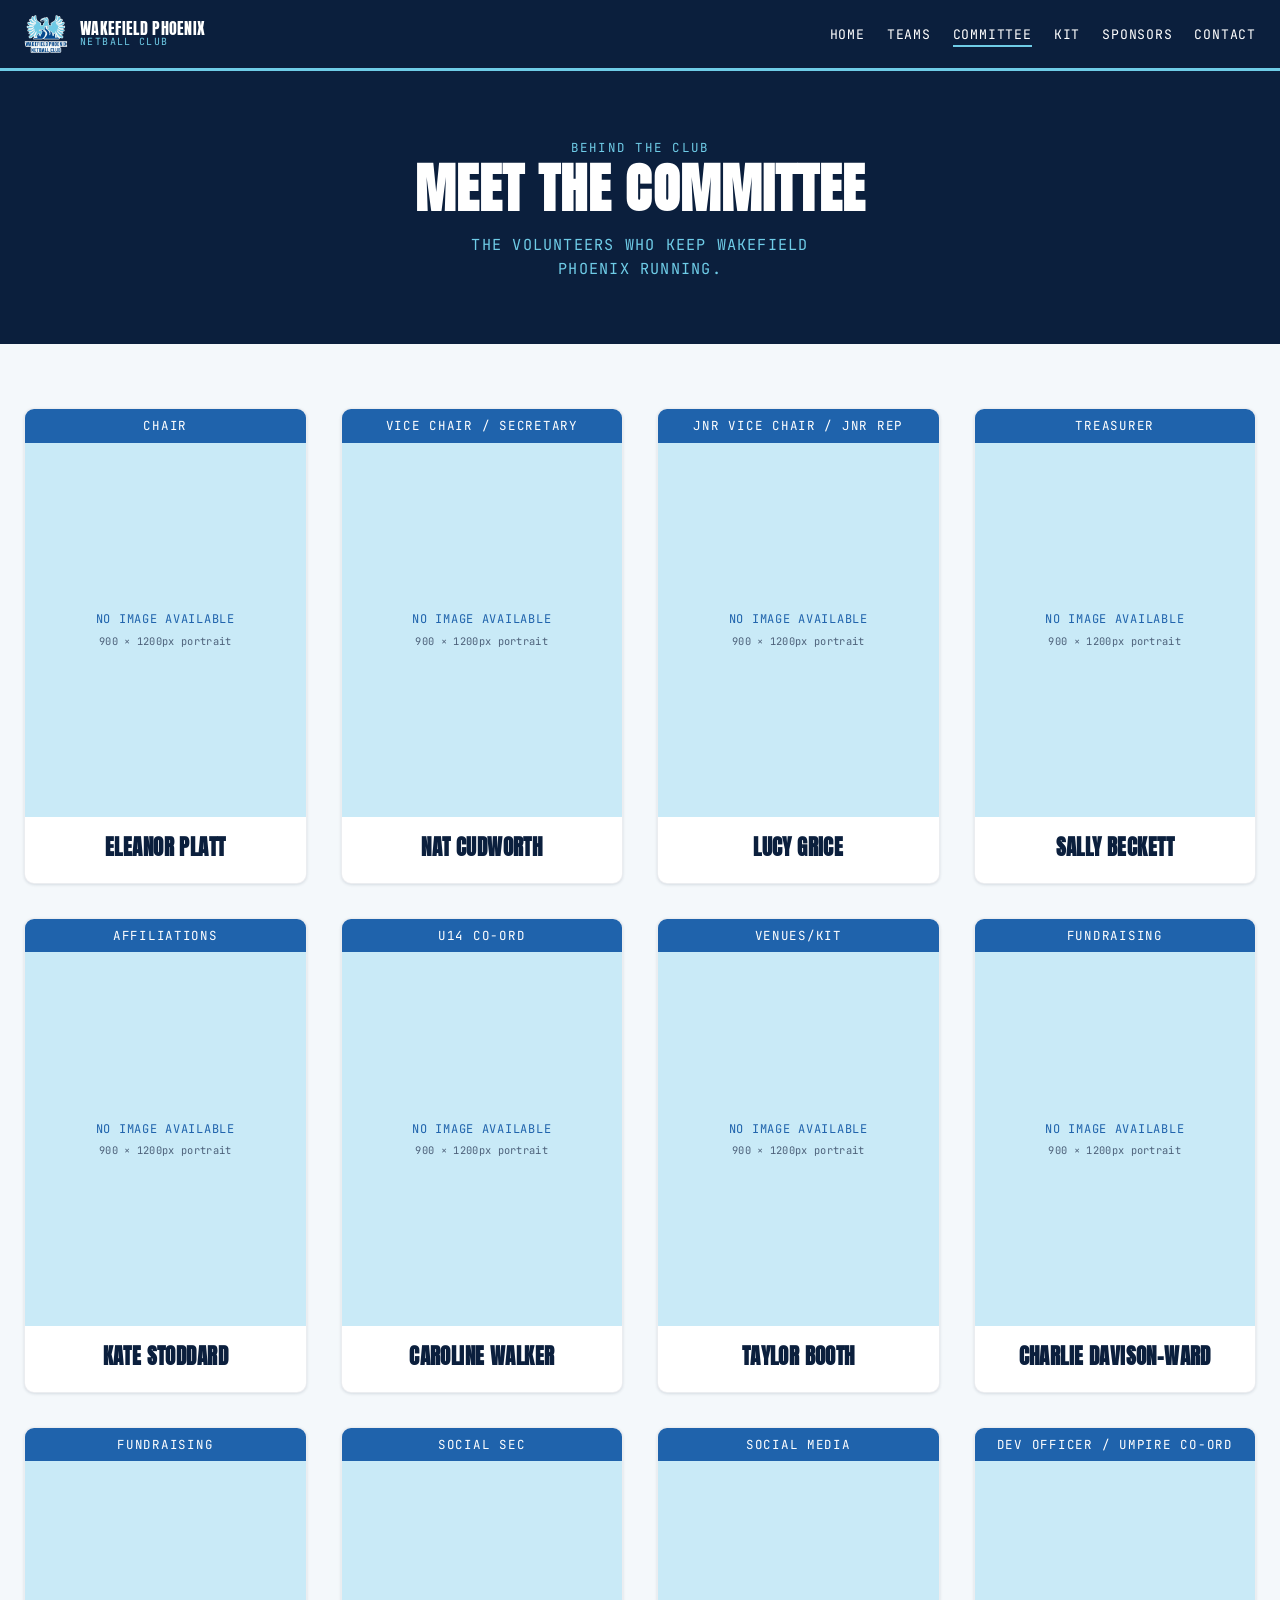
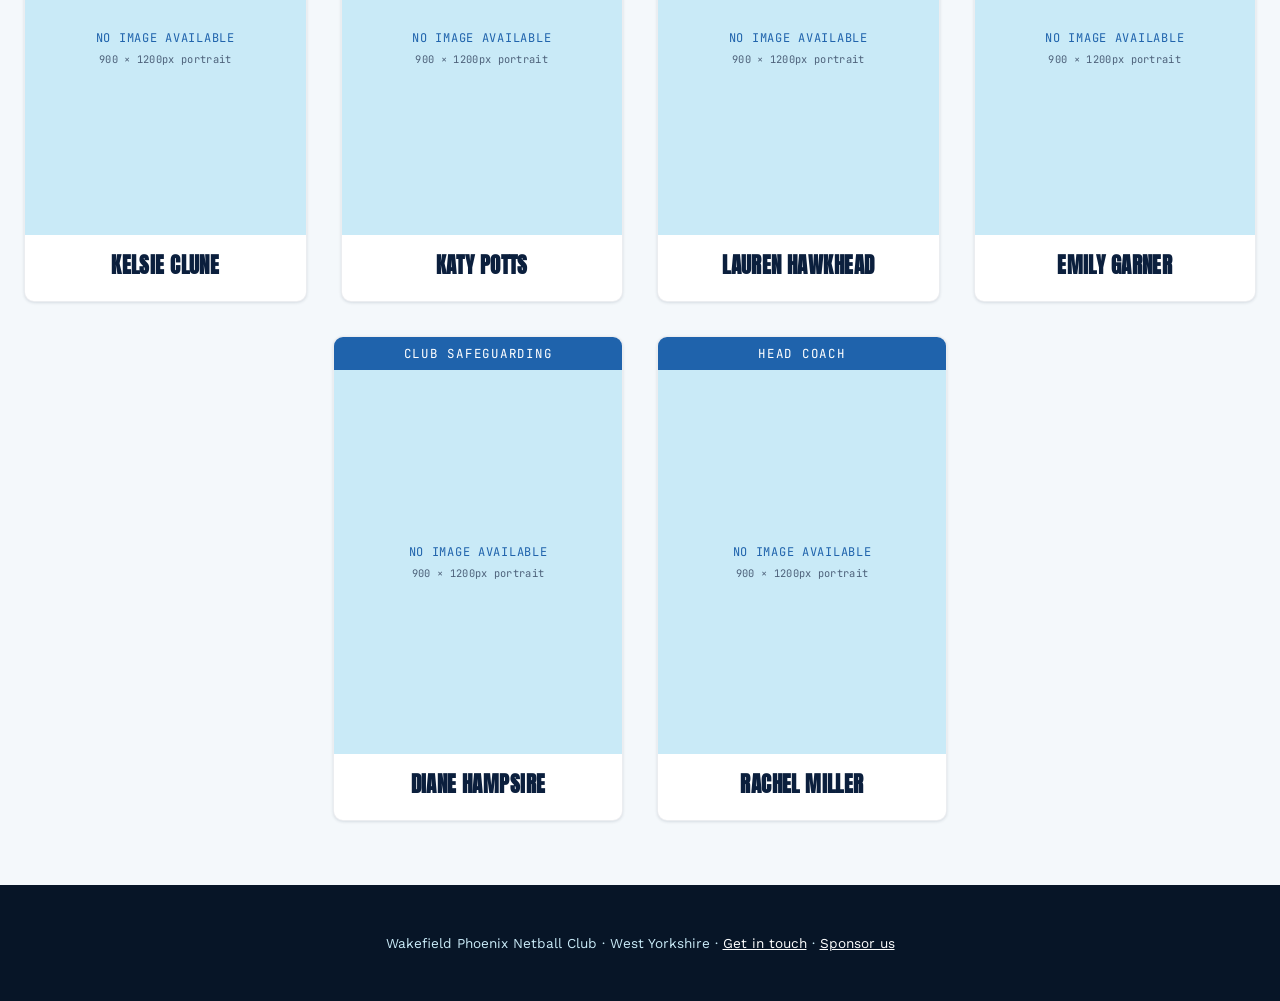
==== committee.html @ 2adfd70c "Wakefield Phoenix NC website" ====
<!DOCTYPE html>
<html lang="en-GB">
<head>
<meta charset="UTF-8">
<meta name="viewport" content="width=device-width, initial-scale=1.0">
<meta name="theme-color" content="#0B1F3D">
<title>Meet the Committee — Wakefield Phoenix Netball Club</title>
<meta name="description" content="Meet the committee behind Wakefield Phoenix Netball Club.">
<link rel="icon" href="/images/logo.png" id="favicon">
<link rel="preconnect" href="https://fonts.googleapis.com">
<link href="https://fonts.googleapis.com/css2?family=Anton&family=Work+Sans:wght@400;500;600&family=JetBrains+Mono:wght@400;500&display=swap" rel="stylesheet">
<link rel="stylesheet" href="/css/theme.css?v=13">
<link rel="stylesheet" href="/css/style.css?v=43">
</head>
<body>

<header class="site-header">
  <div class="wrap">
    <a class="brand" href="/index.html">
      <img src="/images/logo.png" alt="Wakefield Phoenix Netball Club crest" class="js-logo">
      <span class="brand-text">Wakefield Phoenix<span>Netball Club</span></span>
    </a>
    <nav class="main-nav" aria-label="Main">
      <button class="nav-toggle" id="nav-toggle" aria-expanded="false" aria-controls="main-nav-list" aria-label="Menu">
        <span></span><span></span><span></span>
      </button>
      <ul id="main-nav-list">
        <li><a href="/index.html">Home</a></li>
        <li><a href="/teams.html">Teams</a></li>
        <li><a href="/committee.html" aria-current="page">Committee</a></li>
        <li><a href="/kit.html">Kit</a></li>
        <li><a href="/sponsors.html">Sponsors</a></li>
        <li><a href="/contact.html">Contact</a></li>
      </ul>
    </nav>
  </div>
</header>

<section class="hero">
  <div class="wrap">
    <span class="eyebrow" style="color: var(--ice);" id="committee-eyebrow">Behind the club</span>
    <h1>Meet the Committee</h1>
    <p class="tagline" id="committee-tagline">The volunteers who keep Wakefield Phoenix running.</p>
  </div>
</section>


<section class="page-section">
  <div class="wrap">
    <div id="committee-grid" class="card-grid portrait-grid">
      <p class="loading-note">Loading committee…</p>
    </div>
  </div>
</section>

<footer class="site-footer">
  <div class="wrap">
    <div id="sponsor-strip" class="sponsor-strip" hidden></div>
    <p>Wakefield Phoenix Netball Club &middot; West Yorkshire &middot; <a href="/contact.html">Get in touch</a> &middot; <a href="/sponsors.html">Sponsor us</a></p>
  </div>
</footer>

<script src="/js/main.js?v=29"></script>
<button id="back-to-top" class="back-to-top" aria-label="Back to top">&uarr;</button>

</body>
</html>
---- css/theme.css ----
/* ============================================================
   Wakefield Phoenix Netball Club — brand theme
   ============================================================
   Change the four colours below to re-theme the whole site.
   Nothing else in the project needs to change — style.css
   references these by name everywhere.

   primary   = dominant brand colour (header, hero, footer)
   secondary = light accent (wings, taglines, borders)
   tertiary  = mid-tone used for buttons, links, tags
   accent    = highlight colour for hover/emphasis states
               (currently the same as tertiary — give it its
               own value here if you ever want them to differ)
   ============================================================ */

/* If primary changes, also change the theme-color meta tag near the top
   of each HTML page (it colours the phone's browser bar), which can't
   read this file. */
:root {
  --color-primary:   #0B1F3D;
  --color-secondary: #6FCCE7;
  --color-tertiary:  #1F63AC;
  --color-accent:    #1F63AC;

  /* Derived shades — a darker tint of primary and a lighter
     tint of secondary, used in a few specific spots. Only
     change these if you want those specific spots to look
     different from a simple lighten/darken of the colours above. */
  --color-primary-deep:   #071527;
  --color-secondary-soft: #C9EAF7;
}
---- css/style.css ----
/* =========================================================
   Wakefield Phoenix Netball Club — stylesheet
   Palette pulled from the club crest.
   ========================================================= */

:root {
  --navy: var(--color-primary);
  --navy-deep: var(--color-primary-deep);
  --ice: var(--color-secondary);
  --ice-soft: var(--color-secondary-soft);
  --cobalt: var(--color-tertiary);
  --paper: #F4F8FB;
  --white: #FFFFFF;
  --ink: #10233F;
  --ink-soft: #4C6079;

  --font-display: 'Anton', sans-serif;
  --font-body: 'Work Sans', sans-serif;
  --font-mono: 'JetBrains Mono', monospace;

  --radius: 10px;
  --max-width: 1280px;

  /* Starts quickly and settles gently, so movement feels soft rather than
     mechanical. Used by every hover, press and reveal on the site. */
  --ease-out: cubic-bezier(0.22, 1, 0.36, 1);
}

* { box-sizing: border-box; }

/* Navy behind the page itself, which only shows where the page doesn't
   cover: when a phone is pulled past the top or bottom of the page (it now
   matches the header and footer instead of flashing pale), and for any
   blank moment between pages. Each page's theme-color meta tag paints the
   phone's browser bar the same navy. */
html { scroll-behavior: smooth; background: var(--navy); }

/* The delay reset matters for the staggered hero: without it, a delayed item
   would sit invisible for a moment and then pop in, which is worse than
   just appearing. */
@media (prefers-reduced-motion: reduce) {
  html { scroll-behavior: auto; }
  * { animation-duration: 0.001ms !important; animation-delay: 0s !important; transition-duration: 0.001ms !important; }
}

body {
  margin: 0;
  font-family: var(--font-body);
  color: var(--ink);
  background: var(--paper);
  line-height: 1.55;
  display: flex;
  flex-direction: column;
  min-height: 100vh;
}

img { max-width: 100%; display: block; }

/* The hidden attribute always wins. Without this, any rule that sets display
   (like display: flex on .team-sponsors) quietly overrides it, and something
   the script hid, such as an empty "Team sponsors" heading, stays on screen. */
[hidden] { display: none !important; }

a { color: var(--cobalt); }

.wrap {
  max-width: var(--max-width);
  margin: 0 auto;
  padding: 0 24px;
}

h1, h2, h3 {
  font-family: var(--font-display);
  text-transform: uppercase;
  letter-spacing: 0.02em;
  color: var(--navy);
  line-height: 1.05;
  margin: 0 0 0.5em;
}

.eyebrow {
  font-family: var(--font-mono);
  font-size: 0.78rem;
  letter-spacing: 0.18em;
  text-transform: uppercase;
  color: var(--cobalt);
}

a:focus-visible,
button:focus-visible,
input:focus-visible,
textarea:focus-visible {
  outline: 3px solid var(--cobalt);
  outline-offset: 2px;
}

/* ---------- Site header ---------- */

.site-header {
  background: var(--navy);
  color: var(--white);
  position: sticky;
  top: 0;
  z-index: 20;
  border-bottom: 3px solid var(--ice);
}

.site-header .wrap {
  display: flex;
  align-items: center;
  justify-content: space-between;
  gap: 16px;
  padding-top: 12px;
  padding-bottom: 12px;
  position: relative;
}

.brand {
  display: flex;
  align-items: center;
  gap: 12px;
  text-decoration: none;
  color: var(--white);
}

.brand img {
  height: 44px;
  width: 44px;
  object-fit: contain;
}

.brand-text {
  font-family: var(--font-display);
  text-transform: uppercase;
  letter-spacing: 0.02em;
  font-size: 1rem;
  line-height: 1.1;
}

.brand-text span {
  display: block;
  font-family: var(--font-mono);
  font-size: 0.62rem;
  letter-spacing: 0.14em;
  color: var(--ice);
  text-transform: uppercase;
}

nav.main-nav ul {
  list-style: none;
  display: flex;
  gap: 22px;
  margin: 0;
  padding: 0;
  flex-wrap: wrap;
}

nav.main-nav a {
  color: var(--white);
  text-decoration: none;
  font-family: var(--font-mono);
  font-size: 0.82rem;
  letter-spacing: 0.06em;
  text-transform: uppercase;
  border-bottom: 2px solid transparent;
  padding-bottom: 2px;
}

nav.main-nav a:hover,
nav.main-nav a[aria-current="page"] {
  border-bottom-color: var(--ice);
}

/* Hamburger toggle — hidden on desktop, shown only under the breakpoint
   below where the nav links no longer comfortably fit next to the logo. */
.nav-toggle {
  display: none;
  flex-direction: column;
  justify-content: center;
  gap: 5px;
  width: 34px;
  height: 34px;
  padding: 0;
  border: none;
  background: transparent;
  cursor: pointer;
}

.nav-toggle span {
  display: block;
  height: 2px;
  width: 100%;
  background: var(--white);
  border-radius: 2px;
}

@media (max-width: 720px) {
  .nav-toggle { display: flex; }

  nav.main-nav ul {
    display: none;
    flex-direction: column;
    gap: 0;
    position: absolute;
    top: 100%;
    left: 0;
    right: 0;
    background: var(--navy);
    border-bottom: 3px solid var(--ice);
    padding: 4px 24px 12px;
  }

  nav.main-nav.open ul {
    display: flex;
  }

  nav.main-nav li {
    border-top: 1px solid rgba(255, 255, 255, 0.14);
  }

  nav.main-nav a {
    display: block;
    padding: 14px 2px;
  }
}

/* ---------- Hero ---------- */

.hero {
  background: var(--navy);
  color: var(--white);
  text-align: center;
  padding: 64px 24px;
}

.hero h1 {
  color: var(--white);
  font-size: clamp(2.1rem, 5vw, 3.4rem);
  margin-bottom: 0.3em;
}

.hero p.tagline {
  font-family: var(--font-mono);
  color: var(--ice);
  letter-spacing: 0.08em;
  text-transform: uppercase;
  font-size: 0.95rem;
  max-width: 44ch;
  margin: 0 auto;
}

.hero-actions {
  display: flex;
  gap: 14px;
  justify-content: center;
  flex-wrap: wrap;
}

/* This 36px used to live on p.tagline's own margin-bottom, which meant it
   applied on every hero even when there's no button row underneath — leaving
   36px of dead space before the hero's bottom padding on pages like Kit and
   Committee. Moving it here (scoped to the hero specifically, since
   .hero-actions is also reused for the homepage's Instagram/Facebook row
   outside the hero) means it only appears where there's actually something
   below the tagline to space out from. */
.hero .hero-actions {
  margin-top: 36px;
}

/* ---------- Homepage hero (the club's banner artwork) ----------
   Built from the social media designer's layered banner (6000 x 1875, the
   same 16:5 shape as 1920 x 600). The background art sits behind the whole
   hero; the crest + wordmark lockup is one image inside the h1 (its alt text
   is the club name, so the heading still reads correctly for Google and
   screen readers); the tagline and buttons stay live HTML, sized and
   coloured the same as every other page's hero, not scaled to match the
   artwork.

   The lockup is sized to match her artwork's own ratio (35.867% of the
   banner's width, its size in her 6000px file) so it looks like her design
   at the resolution she was looking at it in — capped so it doesn't keep
   growing past what looks reasonable on very wide monitors, and with a
   floor so it doesn't disappear on narrow phones once the background
   artwork (and the width scaling with it) drops out below 1200px.

   The background is drawn at 100% of the hero's width, pinned to the bottom
   (the waves bleed off the bottom corners, so the bottom edge must line up).
   aspect-ratio makes the hero at least as tall as that image, so it's never
   cropped. flex + align-items centres the actual content (logo/tagline/
   buttons) in whatever height that leaves — needed because the content's
   height isn't fixed (it reflows with the viewport), so a fixed padding
   number is never reliably centred the way this is.

   These rules sit after the general .hero rules on purpose: same
   specificity, so being later in the file is what lets them win. */
.hero-home {
  --lockup-w: clamp(200px, 35.867vw, 700px);
}

/* Under about 1100px wide there's no longer a clear column between the plus
   patterns and the centred text, so they'd run into the tagline (1200 keeps
   a comfortable gap). Smaller screens get the plain navy hero instead, and
   since the image is only referenced inside this query, they never download
   it either. */
@media (min-width: 1200px) {
  .hero-home {
    background: var(--navy) url('/images/hero-bg.png') center bottom / 100% auto no-repeat;
    aspect-ratio: 16 / 5;
    display: flex;
    align-items: center;
    justify-content: center;
  }
}

.hero-home h1 {
  margin: 0 0 24px;
  line-height: 0;
}

.hero-home h1 img {
  width: var(--lockup-w);
  height: auto;
  margin: 0 auto;
}

/* Only the two-line break is custom (a \n in config/site-content.json,
   rendered by pre-line) — colour, size and spacing all inherit the same
   .hero p.tagline rule every other page uses. */
.hero-home p.tagline {
  white-space: pre-line;
  max-width: none;
}

.btn {
  display: inline-flex;
  align-items: center;
  gap: 8px;
  padding: 12px 22px;
  border-radius: 999px;
  font-family: var(--font-mono);
  font-size: 0.82rem;
  letter-spacing: 0.06em;
  text-transform: uppercase;
  text-decoration: none;
  border: 2px solid var(--ice);
  color: var(--white);
  background: transparent;
  transition: background 0.2s var(--ease-out), color 0.2s var(--ease-out), border-color 0.2s var(--ease-out), transform 0.15s var(--ease-out);
  cursor: pointer;
}

.btn:hover { background: var(--ice); color: var(--navy-deep); }

/* A slight press-in while a button is held down, so a tap or click feels
   like it registered. */
.btn:active,
.tab-btn:active { transform: scale(0.96); }

.btn.solid {
  background: var(--ice);
  color: var(--navy-deep);
}

.btn.solid:hover {
  background: var(--white);
}

/* .btn's base colours (white text, ice border) are made for sitting on a navy
   background, like the hero. This variant is for the same pill button used
   on ordinary paper-coloured page content instead. */
.btn.outline {
  border-color: var(--cobalt);
  color: var(--cobalt);
}

.btn.outline:hover {
  background: var(--cobalt);
  color: var(--white);
}

/* ---------- Sections ---------- */

section.page-section {
  padding: 64px 0;
}

section.page-section.alt {
  background: var(--white);
}

.section-head {
  text-align: center;
  max-width: 60ch;
  margin: 0 auto 40px;
}

.section-head h2 { font-size: clamp(1.6rem, 4vw, 2.2rem); }

.section-head p { color: var(--ink-soft); }

.about-photo {
  margin: 0 auto 24px;
  max-width: 420px;
  border-radius: var(--radius);
  overflow: hidden;
}

.about-photo img { width: 100%; display: block; }

.bib-body .card-link {
  display: table;
  margin: 14px auto 0;
  padding: 9px 16px;
  font-size: 0.72rem;
  border-color: var(--cobalt);
  color: var(--cobalt);
  background: transparent;
}

.bib-body .card-link:hover { background: var(--cobalt); color: var(--white); }

/* ---------- Bib badge (signature card component) ---------- */

.card-grid {
  display: grid;
  grid-template-columns: repeat(auto-fit, minmax(230px, 1fr));
  gap: 28px;
  opacity: 1;
  transition: opacity 0.15s ease;
}

/* Senior team cards: two per row, wide enough for a real landscape team photo
   (a group shot, not a headshot) rather than the squarer crop other cards use. */
/* min(460px, 100%) rather than a bare 460px: on a phone narrower than that,
   a hard 460px minimum forces the whole grid wider than the screen instead
   of shrinking — this caps the minimum at "100% of the available width"
   once the screen itself is the smaller of the two, so it shrinks to fit
   instead of overflowing. Desktop keeps the original 2-per-row behaviour
   since 460px stays smaller than 100% there. */
#teams-grid { grid-template-columns: repeat(auto-fit, minmax(min(460px, 100%), 1fr)); }

#teams-grid .bib-photo { aspect-ratio: 16 / 9; }

#teams-grid .bib-body { text-align: center; }

/* Portrait card grids (committee, and team player rosters) use flexbox rather
   than the grid above — with a roster whose size varies a lot (and isn't a
   multiple of any fixed column count), Grid's auto-fit can't centre a leftover
   last row: the empty column tracks it leaves behind just sit there, left-
   aligned. Flexbox with justify-content:center handles that natively, full
   rows and partial ones alike. */
.portrait-grid {
  display: flex;
  flex-wrap: wrap;
  justify-content: center;
  gap: 34px;
}

.portrait-grid .bib-photo { aspect-ratio: 3 / 4; }

/* Kit photos are flat garment renders, landscape like the team photos rather
   than portrait headshots — override the portrait-grid default just for them. */
#kit-grid .bib-photo { aspect-ratio: 5 / 3; }
#kit-grid.portrait-grid .bib-card { flex-basis: 340px; max-width: 400px; }

.portrait-grid .bib-card {
  flex: 1 1 250px;
  max-width: 290px;
}

.bib-card {
  background: var(--white);
  border-radius: var(--radius);
  overflow: hidden;
  box-shadow: 0 1px 3px rgba(11, 31, 61, 0.12);
  border: 1px solid rgba(11, 31, 61, 0.08);
  position: relative;
  transition: transform 0.3s var(--ease-out), box-shadow 0.3s var(--ease-out);
}

/* Subtle lift on hover — polish, not a "this is clickable" signal, so it's
   kept light and applies to every card (team, committee, player) alike. */
.bib-card:hover {
  transform: translateY(-4px);
  box-shadow: 0 10px 20px rgba(11, 31, 61, 0.16);
}

/* A card carrying a Captain/Vice-Captain badge needs its corner clip turned
   off so the badge can hang over the edge (see .player-badge below) — but
   overflow:hidden is also what keeps .bib-tag's square top corners looking
   rounded to match the card, so that has to be replicated directly on the
   tag once the parent stops clipping for it. */
.bib-card.has-badge {
  overflow: visible;
}

.bib-card.has-badge .bib-tag,
.bib-card.has-badge .bib-photo {
  border-top-left-radius: var(--radius);
  border-top-right-radius: var(--radius);
}

.bib-tag {
  background: var(--cobalt);
  color: var(--white);
  font-family: var(--font-mono);
  font-size: 0.78rem;
  letter-spacing: 0.14em;
  text-transform: uppercase;
  text-align: center;
  padding: 7px 10px;
}

.bib-photo {
  aspect-ratio: 4 / 3;
  background: var(--ice-soft) center/cover no-repeat;
  display: flex;
  align-items: center;
  justify-content: center;
  color: var(--cobalt);
  font-family: var(--font-mono);
  font-size: 0.75rem;
  position: relative;
}

.bib-photo img { width: 100%; height: 100%; object-fit: cover; }

/* Captain / Vice-Captain marker — a patch styled after an actual captain's
   armband: club-blue (not a departure from the site's palette this time —
   the reference photo was itself a blue armband, so cobalt/navy reads truer
   to it than an invented gold/silver did), pinned to the photo's own
   top-right corner so it overlaps down into the picture — a rounded square,
   not a stretched pill, with a bold outlined letter in the site's display
   font (Anton) and faint horizontal ribbing standing in for woven-fabric
   texture. Sits alongside the "(C)"/"(VC)" text on the name, not instead of
   it — hover/focus shows the full word as a tooltip. */
.player-badge {
  position: absolute;
  top: -16px;
  right: -14px;
  width: 46px;
  height: 46px;
  border-radius: 13px;
  display: flex;
  align-items: center;
  justify-content: center;
  font-family: var(--font-display);
  font-size: 1.9rem;
  line-height: 1;
  color: #FFFFFF;
  background-repeat: repeat;
  background-size: 100% 5px;
  box-shadow: 0 2px 6px rgba(7, 21, 39, 0.45), inset 0 0 0 1px rgba(255, 255, 255, 0.25);
  text-shadow: 0 1px 1px rgba(0, 0, 0, 0.3);
  cursor: default;
  z-index: 1;
}

.player-badge.captain {
  background-color: var(--cobalt);
  background-image: repeating-linear-gradient(0deg, rgba(255, 255, 255, 0.16) 0px, rgba(255, 255, 255, 0.16) 1px, transparent 1px, transparent 5px);
  -webkit-text-stroke: 1.4px var(--navy-deep);
}

.player-badge.vice-captain {
  background-color: var(--navy);
  background-image: repeating-linear-gradient(0deg, rgba(255, 255, 255, 0.16) 0px, rgba(255, 255, 255, 0.16) 1px, transparent 1px, transparent 5px);
  -webkit-text-stroke: 1.4px var(--ice);
  /* Same font-size as .captain technically (checked) — "VC" just fills the
     fixed-width box more tightly than a single "C" does, reading as bigger
     even though it isn't. Shrunk slightly anyway, purely for breathing room. */
  font-size: 1.55rem;
}

.bib-photo .no-image {
  display: flex;
  flex-direction: column;
  align-items: center;
  gap: 4px;
  text-align: center;
  padding: 0 12px;
  letter-spacing: 0.06em;
}

.bib-photo .no-image-hint {
  font-size: 0.65rem;
  color: var(--ink-soft);
  letter-spacing: 0.03em;
}

.bib-body {
  padding: 18px 20px 22px;
}

.bib-body h3 {
  font-size: 1.15rem;
  margin-bottom: 0.15em;
}

.bib-body .role {
  font-family: var(--font-mono);
  font-size: 0.75rem;
  letter-spacing: 0.08em;
  text-transform: uppercase;
  color: var(--cobalt);
  display: block;
  margin-bottom: 10px;
}

.bib-body p.bio {
  color: var(--ink-soft);
  font-size: 0.95rem;
  margin: 0;
}

/* Committee cards: name is the only text in the body, bigger and centred
   to match the centred text in the bib-tag above it. */
.bib-card.centered .bib-body {
  text-align: center;
  padding: 20px 16px 24px;
}

.bib-card.centered .bib-body h3 {
  font-size: 1.3rem;
  margin: 0;
}

/* Player cards are centred like committee cards, but (unlike committee) also
   show a position tag and bio — restore breathing room the name's margin:0
   above removes, since committee names never have anything following them. */
.bib-card.centered .bib-body p.bio {
  margin-top: 8px;
}

/* Kit cards: the price is the whole point of the card, so it's pulled out of
   the small uppercase "role" tag styling (normally a team's division) and
   given its own pill-chip treatment — reads as a price tag rather than
   competing with the item name above it for the same bold/heading look. */
#kit-grid .bib-body .role {
  display: flex;
  flex-wrap: wrap;
  justify-content: center;
  gap: 8px;
  text-transform: none;
  margin-top: 12px;
  margin-bottom: 14px;
}

#kit-grid .kit-price-chip {
  display: inline-block;
  background: var(--ice-soft);
  color: var(--navy);
  font-family: var(--font-mono);
  font-weight: 700;
  font-size: 0.95rem;
  padding: 5px 14px;
  border-radius: 999px;
}

.bib-body .card-link.solid {
  background: var(--cobalt);
  color: var(--white);
  border-color: var(--cobalt);
}

.bib-body .card-link.solid:hover {
  background: var(--navy);
  border-color: var(--navy);
  color: var(--white);
}

/* ---------- Results / external link callout ---------- */

.callout {
  background: var(--navy);
  color: var(--white);
  border-radius: var(--radius);
  padding: 36px;
  display: flex;
  align-items: center;
  justify-content: space-between;
  gap: 24px;
  flex-wrap: wrap;
}

.callout h2 { color: var(--white); margin-bottom: 0.2em; font-size: 1.5rem; }

.callout p { color: var(--ice-soft); margin: 0; max-width: 46ch; }

/* ---------- Team tabs (senior / junior toggle) ---------- */

.team-tabs {
  display: flex;
  justify-content: center;
  gap: 10px;
  margin-top: 36px;
}

.tab-btn {
  padding: 10px 24px;
  border-radius: 999px;
  border: 2px solid var(--ice);
  background: transparent;
  color: var(--white);
  font-family: var(--font-mono);
  font-size: 0.82rem;
  letter-spacing: 0.06em;
  text-transform: uppercase;
  cursor: pointer;
  transition: background 0.2s var(--ease-out), color 0.2s var(--ease-out), transform 0.15s var(--ease-out);
}

.tab-btn:hover { background: rgba(143, 209, 236, 0.15); }

.tab-btn.active {
  background: var(--ice);
  color: var(--navy-deep);
}

/* ---------- Contact ---------- */

.join-section { padding-top: 0; }

.join-hero-card {
  background: var(--ice);
  border-radius: var(--radius);
  padding: 48px 40px;
  text-align: center;
  max-width: 640px;
  margin: 0 auto;
}

.join-hero-card .eyebrow { color: var(--navy); }

.join-hero-card h2 {
  font-size: clamp(1.9rem, 4.5vw, 2.8rem);
  margin: 0.2em 0 0.35em;
}

.join-hero-card p {
  color: var(--navy);
  max-width: 46ch;
  margin: 0 auto 26px;
}

.join-hero-card .btn.solid {
  background: var(--navy);
  color: var(--white);
  border-color: var(--navy);
  font-size: 0.92rem;
  padding: 14px 30px;
}

.join-hero-card .btn.solid:hover {
  background: var(--navy-deep);
  border-color: var(--navy-deep);
  color: var(--white);
}

.contact-grid {
  display: grid;
  grid-template-columns: 1.1fr 0.9fr;
  gap: 48px;
}

@media (max-width: 760px) {
  .contact-grid { grid-template-columns: 1fr; }
}

form.enquiry-form label {
  display: block;
  font-family: var(--font-mono);
  font-size: 0.78rem;
  letter-spacing: 0.08em;
  text-transform: uppercase;
  color: var(--navy);
  margin: 0 0 6px;
}

form.enquiry-form .field { margin-bottom: 20px; }

form.enquiry-form input,
form.enquiry-form select,
form.enquiry-form textarea {
  width: 100%;
  padding: 11px 13px;
  border: 1.5px solid #C7D4E2;
  border-radius: 8px;
  font-family: var(--font-body);
  font-size: 0.98rem;
  background: var(--white);
  color: var(--ink);
}

form.enquiry-form textarea { min-height: 130px; resize: vertical; }

form.enquiry-form .field-hint {
  margin: 6px 0 0;
  font-size: 0.82rem;
  line-height: 1.45;
  color: var(--ink-soft);
}

form.enquiry-form input[type="file"] {
  padding: 9px 10px;
  font-size: 0.9rem;
}

/* The sponsorship form on the Sponsors page sits on its own white card,
   centred, since unlike the contact page there's nothing beside it. */
.form-card {
  max-width: 680px;
  margin: 8px auto 0;
  background: var(--white);
  border-radius: var(--radius);
  padding: 34px 34px 26px;
  box-shadow: 0 10px 28px rgba(11, 31, 61, 0.08);
}

.form-card .btn.solid {
  background: var(--cobalt);
  border-color: var(--cobalt);
  color: var(--white);
}

.form-card .btn.solid:hover {
  background: var(--navy);
  border-color: var(--navy);
}

/* Name and email side by side where there's room. */
.field-row {
  display: grid;
  grid-template-columns: 1fr 1fr;
  gap: 0 18px;
}

@media (max-width: 600px) {
  .field-row { grid-template-columns: 1fr; }
  .form-card { padding: 26px 20px 20px; }
}

/* Contact page right-hand column: the sponsor pointer above the socials. */
.contact-side {
  display: flex;
  flex-direction: column;
  gap: 22px;
  align-self: start;
}

.sponsor-callout {
  background: var(--navy);
  color: var(--white);
  border-radius: var(--radius);
  padding: 26px 28px 28px;
}

.sponsor-callout .eyebrow { color: var(--ice); }

.sponsor-callout h3 {
  color: var(--white);
  font-size: 1.35rem;
  margin: 6px 0 8px;
}

.sponsor-callout p {
  color: var(--ice-soft);
  font-size: 0.95rem;
  margin: 0 0 18px;
}

.social-panel {
  background: var(--white);
  border-radius: var(--radius);
  padding: 28px;
  border: 1px solid rgba(11, 31, 61, 0.08);
}

.social-panel h3 { font-size: 1.05rem; }

.social-list {
  list-style: none;
  margin: 18px 0 0;
  padding: 0;
  display: flex;
  flex-direction: column;
  gap: 12px;
}

.social-list a {
  display: flex;
  align-items: center;
  gap: 10px;
  text-decoration: none;
  color: var(--navy);
  font-family: var(--font-mono);
  font-size: 0.88rem;
  letter-spacing: 0.03em;
  padding: 10px 14px;
  border-radius: 8px;
  background: var(--paper);
  border: 1px solid rgba(11, 31, 61, 0.08);
}

.social-list a:hover { background: var(--ice-soft); }

/* ---------- Footer ---------- */

footer.site-footer {
  background: var(--navy-deep);
  color: var(--ice-soft);
  padding: 34px 0;
  font-size: 0.85rem;
  text-align: center;
  margin-top: auto;
}

footer.site-footer a { color: var(--white); }

/* Sponsor logos, one row per tier (club, then team, then individual). Logos
   turn up in any shape, so each sits on its own white tile at a fixed height
   with object-fit: contain: nothing gets cropped, and a wide wordmark and a
   square badge still line up as the same size block. The white tile keeps
   dark and coloured logos readable on the navy footer, which is most logos.
   The one thing it can't save is an all-white logo, which disappears on a
   white tile, hence the CMS hint asking for the colour or dark version.
   Each tier's tile height is what makes a club sponsor visibly bigger than an
   individual one. Flexbox wrapping means one sponsor sits centred on its own
   and a dozen wrap onto tidy rows instead of squashing. */
.sponsor-strip {
  display: flex;
  flex-direction: column;
  align-items: center;
  gap: 14px;
  margin-bottom: 26px;
}

.sponsor-row {
  display: flex;
  flex-wrap: wrap;
  justify-content: center;
  align-items: center;
  gap: 14px;
}

.sponsor {
  display: flex;
  align-items: center;
  justify-content: center;
  height: 60px;
  padding: 10px 16px;
  background: var(--white);
  border-radius: var(--radius);
}

.sponsor img {
  max-height: 100%;
  max-width: 140px;
  width: auto;
  object-fit: contain;
}

.sponsor-row--club .sponsor { height: 78px; padding: 12px 20px; }
.sponsor-row--club .sponsor img { max-width: 190px; }

.sponsor-row--individual { gap: 10px; }
.sponsor-row--individual .sponsor { height: 44px; padding: 7px 12px; }
.sponsor-row--individual .sponsor img { max-width: 105px; }

/* Only the clickable ones lift on hover, so the tickbox has a visible effect
   and visitors can tell which logos go somewhere. */
a.sponsor {
  transition: transform 0.25s var(--ease-out);
}

a.sponsor:hover {
  transform: translateY(-2px);
}

/* On a phone, full-size tiles are wide enough that wide wordmark logos end up
   one per row, so a club with a lot of sponsors gets a very long footer.
   Shrinking every tier keeps two (or more) side by side, and the club row
   still stays the biggest. */
@media (max-width: 720px) {
  .sponsor { height: 50px; padding: 8px 12px; }
  .sponsor img { max-width: 110px; }
  .sponsor-row--club .sponsor { height: 62px; padding: 10px 14px; }
  .sponsor-row--club .sponsor img { max-width: 130px; }
  .sponsor-row--individual .sponsor { height: 40px; padding: 6px 10px; }
  .sponsor-row--individual .sponsor img { max-width: 90px; }
}

/* ---------- Sponsors on team and player cards ---------- */

/* A "Sponsored by" pill over the bottom edge of a card's photo. It lives
   inside the photo, which is a fixed shape, so a sponsored card is exactly
   the same height as an unsponsored one. Several logos (a team can have up
   to four sponsors) wrap inside the pill rather than spilling out of it. */
.photo-sponsor {
  position: absolute;
  left: 10px;
  right: 10px;
  bottom: 10px;
  display: flex;
  justify-content: center;
}

.photo-sponsor-pill {
  display: inline-flex;
  flex-wrap: wrap;
  align-items: center;
  justify-content: center;
  gap: 6px 10px;
  max-width: 100%;
  padding: 6px 14px;
  background: rgba(255, 255, 255, 0.96);
  border-radius: 18px;
  box-shadow: 0 4px 14px rgba(11, 31, 61, 0.18);
}

.photo-sponsor-label {
  font-family: var(--font-mono);
  font-size: 0.6rem;
  letter-spacing: 0.12em;
  text-transform: uppercase;
  color: var(--ink-soft);
}

.photo-sponsor-logo {
  display: flex;
  align-items: center;
}

.photo-sponsor-logo img {
  height: 32px;
  width: auto;
  max-width: 130px;
  object-fit: contain;
}

/* Player cards are much narrower than team cards, so smaller logos there. */
.portrait-grid .photo-sponsor-logo img {
  height: 26px;
  max-width: 100px;
}

/* Junior team cards (no photo): the sponsor strip sits at the bottom of the
   card. The card becomes a column so the strip can be pushed to the bottom,
   level across a row, whatever length each card's description is. */
#junior-teams-grid .bib-card { display: flex; flex-direction: column; }
#junior-teams-grid .bib-body { flex: 1; }

.card-sponsors {
  display: flex;
  flex-wrap: wrap;
  align-items: center;
  justify-content: center;
  gap: 6px 10px;
  padding: 10px 14px;
  border-top: 1px solid rgba(11, 31, 61, 0.08);
  background: #F7FAFC;
}

.card-sponsors .photo-sponsor-logo img { height: 26px; max-width: 100px; }

/* Team sponsors on a team's own players page, under the description. */
.team-sponsors {
  display: flex;
  flex-direction: column;
  align-items: center;
  gap: 12px;
  margin: -16px auto 48px;
}

.team-sponsors .sponsor {
  box-shadow: 0 0 0 1px rgba(11, 31, 61, 0.1), 0 6px 16px rgba(11, 31, 61, 0.06);
}

/* ---------- Sponsors page ---------- */

/* Three tier cards side by side on desktop, stacked on a phone. Cards stretch
   to the same height, and the availability line is pushed to the bottom of
   each, so the "places left" lines always sit level however many benefits a
   tier lists. The club tier is navy so the top tier reads as the premium one
   without needing a "most popular" badge. */
.tier-grid {
  display: grid;
  grid-template-columns: repeat(auto-fit, minmax(min(280px, 100%), 1fr));
  gap: 22px;
  max-width: 1040px;
  margin: 8px auto 0;
  align-items: stretch;
}

.tier-card {
  display: flex;
  flex-direction: column;
  background: var(--white);
  border-radius: var(--radius);
  padding: 32px 28px 28px;
  box-shadow: 0 10px 28px rgba(11, 31, 61, 0.08);
  text-align: center;
  transition: transform 0.3s var(--ease-out), box-shadow 0.3s var(--ease-out);
}

/* Same lift as the bib cards, so every card on the site reacts alike. */
.tier-card:hover {
  transform: translateY(-4px);
  box-shadow: 0 16px 34px rgba(11, 31, 61, 0.16);
}

.tier-name {
  font-family: var(--font-mono);
  font-size: 0.85rem;
  letter-spacing: 0.16em;
  text-transform: uppercase;
  color: var(--cobalt);
  margin: 0;
}

.tier-price {
  font-family: var(--font-display);
  font-size: 3.4rem;
  line-height: 1.05;
  color: var(--navy);
  margin-top: 10px;
}

.tier-season {
  font-family: var(--font-mono);
  font-size: 0.75rem;
  letter-spacing: 0.06em;
  color: var(--ink-soft);
  margin-top: 4px;
}

.tier-benefits {
  list-style: none;
  padding: 0;
  margin: 24px 0 0;
  text-align: left;
}

.tier-benefits li {
  position: relative;
  padding: 10px 0 10px 26px;
  border-top: 1px solid rgba(11, 31, 61, 0.08);
  color: var(--ink);
  font-size: 0.95rem;
}

.tier-benefits li::before {
  content: '';
  position: absolute;
  left: 4px;
  top: 17px;
  width: 9px;
  height: 9px;
  border-radius: 50%;
  background: var(--ice);
}

.tier-foot {
  margin-top: auto;
  padding-top: 20px;
  display: flex;
  flex-direction: column;
  align-items: center;
  gap: 14px;
}

.tier-availability {
  margin: 0;
  font-family: var(--font-mono);
  font-weight: 700;
  font-size: 0.85rem;
  letter-spacing: 0.04em;
  color: var(--navy);
}

.tier-availability.is-full { color: var(--ink-soft); }

/* On the white cards the ice "solid" button would barely stand out from the
   card, so it's cobalt there; the navy club card keeps the ice version. */
.tier-card .tier-cta {
  background: var(--cobalt);
  border-color: var(--cobalt);
  color: var(--white);
}

.tier-card .tier-cta:hover {
  background: var(--navy);
  border-color: var(--navy);
  color: var(--white);
}

.tier-card--club { background: var(--navy); }
.tier-card--club .tier-cta { background: var(--ice); border-color: var(--ice); color: var(--navy-deep); }
.tier-card--club .tier-cta:hover { background: var(--white); border-color: var(--white); color: var(--navy-deep); }
.tier-card--club .tier-name { color: var(--ice); }
.tier-card--club .tier-price { color: var(--white); }
.tier-card--club .tier-season { color: var(--ice-soft); }
.tier-card--club .tier-benefits li { color: var(--white); border-top-color: rgba(255, 255, 255, 0.14); }
.tier-card--club .tier-availability { color: var(--ice); }
.tier-card--club .tier-availability.is-full { color: var(--ice-soft); }

/* The thank-you wall reuses the footer's tier rows, so a club sponsor is
   still the biggest. On the light page background the white tiles need an
   outline to show where they end. */
.sponsor-wall {
  display: flex;
  flex-direction: column;
  align-items: center;
  gap: 14px;
}

.sponsor-wall-heading {
  font-family: var(--font-mono);
  font-size: 0.8rem;
  letter-spacing: 0.16em;
  text-transform: uppercase;
  color: var(--cobalt);
  margin: 18px 0 2px;
}

.sponsor-wall-heading:first-child { margin-top: 0; }

.sponsor-wall .sponsor { box-shadow: 0 0 0 1px rgba(11, 31, 61, 0.1), 0 6px 16px rgba(11, 31, 61, 0.06); }

/* ---------- Utility ---------- */

.form-status {
  font-family: var(--font-mono);
  font-size: 0.85rem;
  margin-top: 12px;
}

.form-status.success { color: #1F8A45; }
.form-status.error { color: #B3261E; }

.loading-note {
  font-family: var(--font-mono);
  font-size: 0.85rem;
  color: var(--ink-soft);
  text-align: center;
  padding: 20px;
}

/* ---------- Back to top ---------- */

.back-to-top {
  position: fixed;
  bottom: 24px;
  right: 24px;
  width: 46px;
  height: 46px;
  border-radius: 50%;
  border: none;
  background: var(--cobalt);
  color: var(--white);
  font-size: 1.3rem;
  line-height: 1;
  cursor: pointer;
  box-shadow: 0 4px 12px rgba(11, 31, 61, 0.35);
  opacity: 0;
  transform: translateY(10px);
  transition: opacity 0.2s ease, transform 0.2s ease, background 0.15s ease;
  pointer-events: none;
  z-index: 15;
}

.back-to-top.visible {
  opacity: 1;
  transform: translateY(0);
  pointer-events: auto;
}

.back-to-top:hover { background: var(--navy); }

/* ---------- Motion: page load and scroll reveals ---------- */

/* Fades in while rising a short way. Only a "from" state, so each element
   finishes on its own normal styles. It moves with `translate` rather than
   `transform`, so it never fights the hover lift on cards, which uses
   transform. */
@keyframes rise-in {
  from { opacity: 0; translate: 0 20px; }
}

/* The same movement under a second name, for scroll reveals. A card that
   already played rise-in on load (and then went off screen and got hidden
   for its reveal) only replays the movement if the name changes. */
@keyframes reveal-rise {
  from { opacity: 0; translate: 0 20px; }
}

/* Cards rise in one after another as a page opens, just as the junior
   teams do when you switch tab. CSS only, so it starts with the page's very
   first frame and never flashes. After the first five, the rest arrive
   together; most of those are further down and get a scroll reveal anyway. */
.card-grid > *,
.tier-grid > * {
  animation: rise-in 0.6s var(--ease-out) backwards;
  animation-delay: calc(0.1s + var(--stagger, 0) * 70ms);
}
.card-grid > :nth-child(2), .tier-grid > :nth-child(2) { --stagger: 1; }
.card-grid > :nth-child(3), .tier-grid > :nth-child(3) { --stagger: 2; }
.card-grid > :nth-child(4) { --stagger: 3; }
.card-grid > :nth-child(5) { --stagger: 4; }
.card-grid > :nth-child(n+6) { --stagger: 5; }

/* On a phone each card is nearly the full width of the screen, so a card
   still waiting to rise in left a big pale gap under the hero, which read
   as a white flash on every page. Phones get their cards straight away;
   cards further down still rise in as they're scrolled to. */
@media (max-width: 720px) {
  .card-grid > *,
  .tier-grid > * { animation: none; }
}

/* The homepage hero (crest, tagline, buttons) rises in one after another on
   load. Homepage only: replaying an entrance on every page made moving
   around the site feel slow. This is CSS only, so it plays even if the
   script fails. "backwards" keeps each item hidden during its delay instead
   of showing it and then snapping back to hidden. */
.hero-home .wrap > * { animation: rise-in 0.7s var(--ease-out) backwards; }
.hero-home .wrap > :nth-child(2) { animation-delay: 0.08s; }
.hero-home .wrap > :nth-child(3) { animation-delay: 0.16s; }

/* "Loading..." only appears if loading is genuinely slow. On a normal visit
   the cards arrive first, so the note never flashes up and then vanishes. */
.loading-note { animation: rise-in 0.3s var(--ease-out) 0.8s backwards; }

/* Scroll reveals: js/main.js (initScrollReveal) adds .reveal to cards and
   sections, then .in once each one scrolls into view. Only the script adds
   .reveal, so with no JavaScript nothing is ever hidden. Screen only, so a
   printed page never comes out with blank gaps. --reveal-delay staggers
   items that arrive together. */
@media screen {
  .reveal:not(.in) { opacity: 0; }
}

.reveal.in { animation: reveal-rise 0.7s var(--ease-out) var(--reveal-delay, 0s) backwards; }
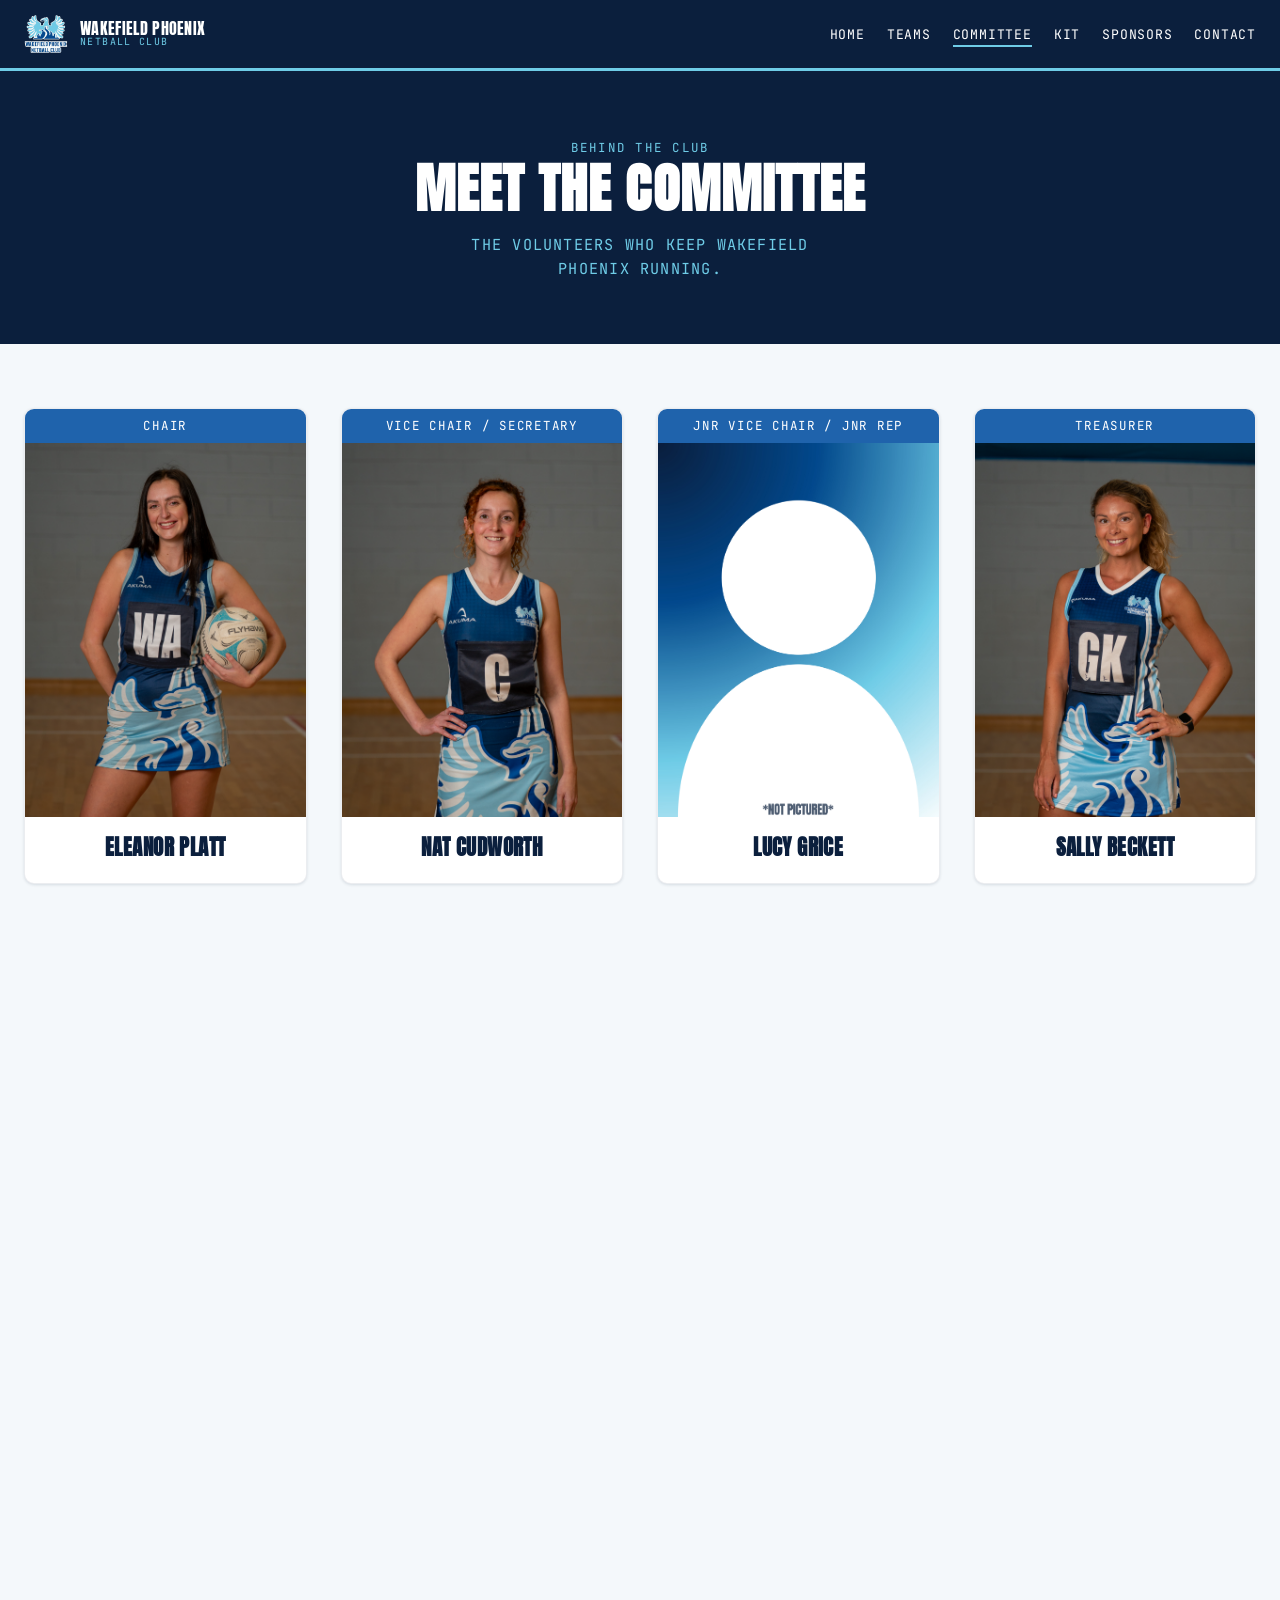
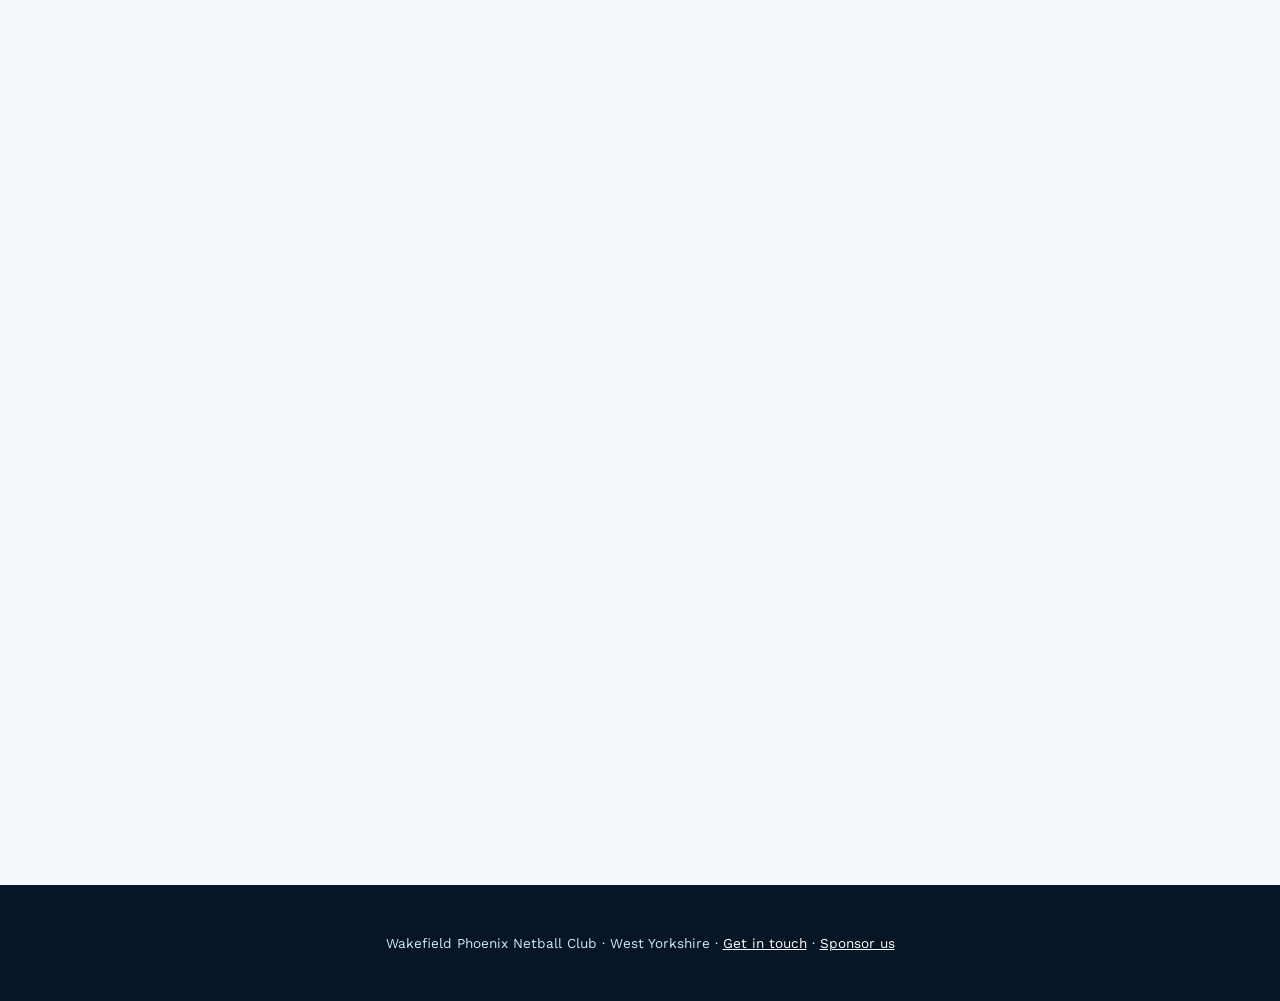
==== commit 294cdcc6: "Move the back to top button to the left Netlify's "Powered by Netlify" badge sits bottom right on th" ====
--- a/committee.html
+++ b/committee.html
@@ -10,7 +10,7 @@
 <link rel="preconnect" href="https://fonts.googleapis.com">
 <link href="https://fonts.googleapis.com/css2?family=Anton&family=Work+Sans:wght@400;500;600&family=JetBrains+Mono:wght@400;500&display=swap" rel="stylesheet">
 <link rel="stylesheet" href="/css/theme.css?v=13">
-<link rel="stylesheet" href="/css/style.css?v=43">
+<link rel="stylesheet" href="/css/style.css?v=44">
 </head>
 <body>
 
@@ -60,7 +60,7 @@
   </div>
 </footer>
 
-<script src="/js/main.js?v=29"></script>
+<script src="/js/main.js?v=30"></script>
 <button id="back-to-top" class="back-to-top" aria-label="Back to top">&uarr;</button>
 
 </body>
--- a/css/style.css
+++ b/css/style.css
@@ -1251,7 +1251,7 @@
 .back-to-top {
   position: fixed;
   bottom: 24px;
-  right: 24px;
+  left: 24px; /* left, so Netlify's "Powered by Netlify" badge on the right never covers it */
   width: 46px;
   height: 46px;
   border-radius: 50%;
